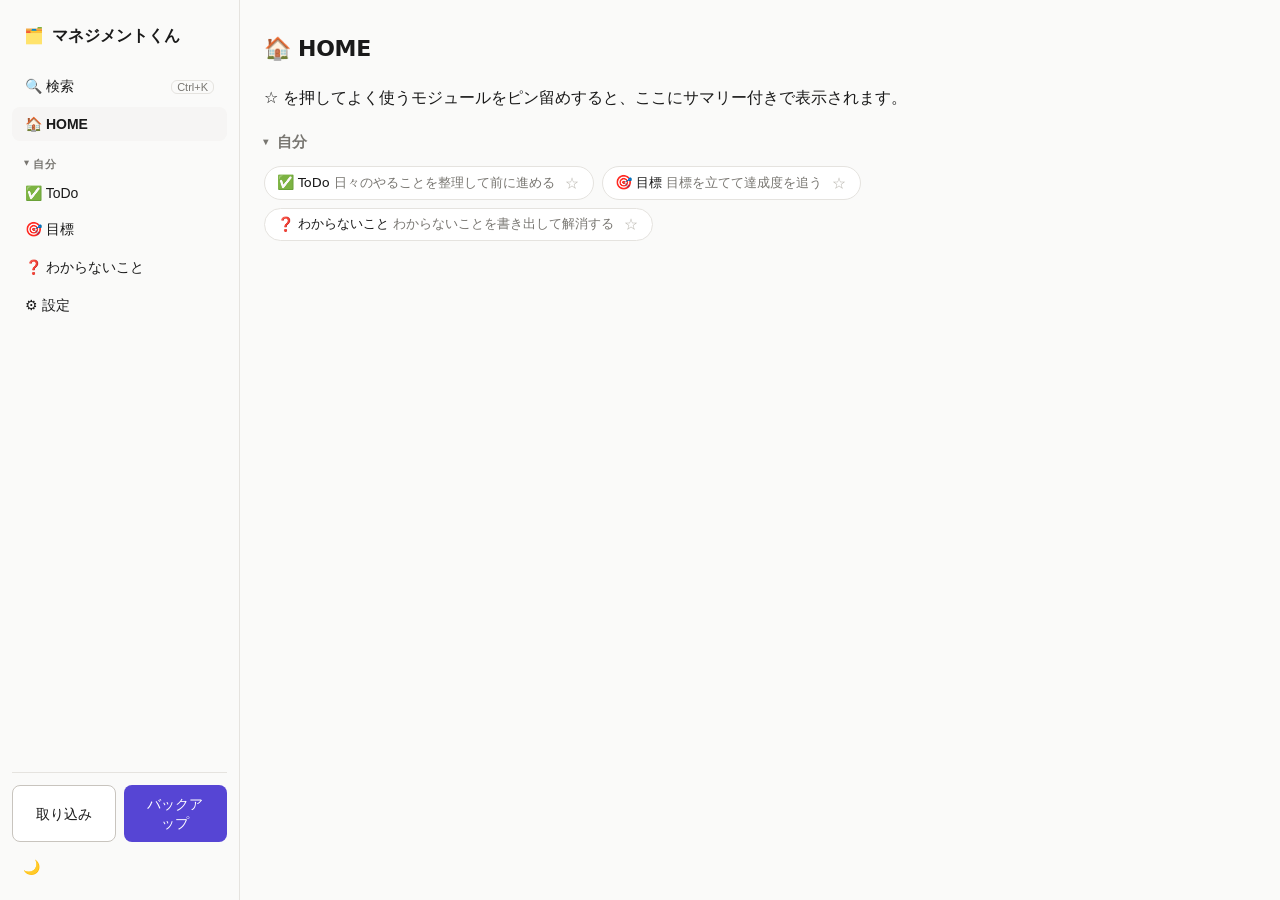
==== member.html @ c08dbed6 "[core] グローバル検索（Ctrl+K コマンドパレット）を追加する モジュール横断のグローバル検索をシェルに追加する（Issue #82）。  - Ctrl+K / Cmd+K でパレットを開き" ====
<!DOCTYPE html>
<html lang="ja">
<head>
<meta charset="UTF-8">
<meta name="viewport" content="width=device-width, initial-scale=1.0">
<title>マネジメントくん（個人）</title>
<link rel="stylesheet" href="shared/design.css">
</head>
<body>

<!-- サイドバー構成（Issue #34）。狭幅（≤768px）ではドロワー化し topbar のメニューで開閉する。 -->
<div class="mk-app">
  <div class="mk-sidebar-overlay" id="mk-sidebar-overlay"></div>
  <aside class="mk-sidebar" id="mk-sidebar">
    <div class="mk-brand"><span class="mk-logo">🗂️</span>マネジメントくん</div>
    <nav class="mk-nav" id="mk-nav"></nav>
    <div class="mk-actions">
      <div class="mk-actions-data">
        <button class="btn btn-secondary" id="btn-import">取り込み</button>
        <button class="btn btn-primary" id="btn-export">バックアップ</button>
      </div>
      <button class="btn btn-ghost" id="btn-theme" title="テーマ切替">🌙</button>
    </div>
  </aside>
  <div class="mk-content">
    <header class="mk-topbar">
      <button class="mk-hamburger" id="btn-menu" aria-label="メニュー" aria-expanded="false">☰</button>
      <div class="mk-brand"><span class="mk-logo">🗂️</span>マネジメントくん</div>
      <button class="mk-topbar-search" id="btn-search" aria-label="検索（Ctrl+K）" title="検索（Ctrl+K）">🔍 <span class="mk-topbar-search-hint">Ctrl+K</span></button>
    </header>
    <main class="mk-main" id="mk-main"></main>
  </div>
</div>

<!-- 配布プロファイル（メンバー配布用・個人ツールのみ）。自分ゾーン（todo/goals）だけを積む。
     チーム系モジュール（skills/workload/wbs）とマスタ管理は zones に載せないためナビにも
     現れず、画面から到達できない。かつ当該 <script> も読み込まないので、コードもデータ
     （localStorage）も物理的に存在しない ＝ 見た目・実データの両面で分離される（spec §1.5）。 -->
<script>
window.MK_CONFIG = {
  profile: "member",
  zones: [
    { label: "自分", modules: ["todo", "goals", "questions"] },
  ],
  // masters を持たないためマスタグループはナビに現れず到達不能（spec §1.5 / §3.6）。
};
</script>

<!-- 共有資産（classic script・window.MK 名前空間。spec §3.3） -->
<script src="shared/core.js"></script>
<script src="shared/store.js"></script>
<script src="shared/scope.js"></script>
<script src="shared/io.js"></script>
<script src="shared/people.js"></script>
<script src="shared/projects.js"></script>
<script src="shared/search.js"></script>
<script src="shared/allocations.js"></script>
<script src="shared/ui.js"></script>
<script src="shared/sample.js"></script>
<!-- モジュール（個人ゾーンのみ。logic → view の順。CONVENTIONS §1） -->
<script src="modules/todo/logic.js"></script>
<script src="modules/todo/view.js"></script>
<script src="modules/goals/logic.js"></script>
<script src="modules/goals/view.js"></script>
<script src="modules/questions/logic.js"></script>
<script src="modules/questions/view.js"></script>

<!-- シェル（ブートストラップ・ルーター。プロファイル非依存） -->
<script src="shared/shell.js"></script>
</body>
</html>
---- shared/design.css ----
/* マネジメントくん 共通デザイン — DESIGN.md（Notion風）トークン + コンポーネント spec §6 */

:root {
  /* Brand & Primary */
  --color-primary: #5645d4;
  --color-primary-rgb: 86, 69, 212;
  --color-primary-pressed: #4534b3;
  --color-on-primary: #ffffff;
  --color-brand-navy: #0a1530;
  --color-link-blue: #0075de;

  /* Card tints */
  --tint-peach: #ffe8d4;
  --tint-rose: #fde0ec;
  --tint-mint: #d9f3e1;
  --tint-lavender: #e6e0f5;
  --tint-sky: #dcecfa;
  --tint-yellow: #fef7d6;

  /* Surface */
  --color-canvas: #ffffff;
  --color-surface: #f6f5f4;
  --color-surface-soft: #fafaf9;
  --color-hairline: #e5e3df;
  --color-hairline-strong: #c8c4be;

  /* Text */
  --color-ink-deep: #000000;
  --color-ink: #1a1a1a;
  --color-charcoal: #37352f;
  --color-slate: #5d5b54;
  --color-steel: #787671;
  --color-muted: #bbb8b1;

  /* Semantic */
  --color-success: #1aae39;
  --color-warning: #dd5b00;
  --color-error: #e03131;

  /* Rounded */
  --rounded-sm: 6px;
  --rounded-md: 8px;
  --rounded-lg: 12px;
  --rounded-full: 9999px;

  /* Spacing */
  --space-xxs: 4px;
  --space-xs: 8px;
  --space-sm: 12px;
  --space-md: 16px;
  --space-lg: 20px;
  --space-xl: 24px;
  --space-xxl: 32px;

  /* Font: 外部依存ゼロのためシステムスタックで代替（spec §6.2） */
  --font-sans: Inter, -apple-system, system-ui, "Segoe UI", "Hiragino Kaku Gothic ProN", Meiryo, sans-serif;
}

* { box-sizing: border-box; }

body {
  margin: 0;
  font-family: var(--font-sans);
  font-size: 16px;
  line-height: 1.55;
  color: var(--color-ink);
  background: var(--color-surface-soft);
}

h1, h2, h3, h4 { font-weight: 600; letter-spacing: -0.3px; color: var(--color-ink); }
h3 { font-size: 18px; margin: 0; }
a { color: var(--color-link-blue); }

/* ---- レイアウト（サイドバー構成。Issue #34）---- */
.mk-app { display: flex; align-items: flex-start; min-height: 100vh; }
.mk-brand { font-weight: 600; font-size: 16px; white-space: nowrap; }
.mk-brand .mk-logo { margin-right: var(--space-xs); }

/* サイドバー: ブランド（上部固定） → ナビ（縦積み・スクロール） → アクション（下部固定）。デスクトップは常時表示。
   問題: サイドバー全体を overflow:auto にすると、モジュールが増えて一覧があふれた際に下部の
     アクションと重なる（Issue #34）。
   解決: スクロールをサイドバー全体ではなく .mk-nav の内側だけで起こす（.mk-sidebar は overflow:hidden）。
   効果: ブランドは上部・アクションは下部に固定され、はみ出すモジュール一覧だけがナビ内でスクロールする。 */
.mk-sidebar {
  position: sticky; top: 0; z-index: 20; flex: 0 0 240px; width: 240px;
  height: 100vh; overflow: hidden;
  display: flex; flex-direction: column; gap: var(--space-sm);
  padding: var(--space-md) var(--space-sm);
  background: var(--color-surface-soft);
  border-right: 1px solid var(--color-hairline);
}
.mk-sidebar > .mk-brand { padding: var(--space-xs) var(--space-sm); }
/* モジュール一覧が縦にあふれたらここだけスクロールさせる（min-height:0 で flex 子の縮小を許可） */
.mk-nav { display: flex; flex-direction: column; gap: 2px; flex: 1; min-height: 0; overflow-y: auto; }
/* あふれたときは各項目を縮めず（flex-shrink:0）スクロールで逃がす。縮めると HOME 等の項目高が
   潰れて文字が見切れる（flex 子は既定で flex-shrink:1）。 */
.mk-nav > * { flex-shrink: 0; }
.mk-nav-item {
  display: block; width: 100%; text-align: left;
  font-size: 14px; color: var(--color-ink); background: transparent;
  border: 1px solid transparent; border-radius: var(--rounded-md);
  padding: 8px 12px; cursor: pointer; white-space: nowrap;
  overflow: hidden; text-overflow: ellipsis;
}
.mk-nav-item:hover { background: var(--color-surface); }
.mk-nav-item.active { background: var(--color-surface); font-weight: 600; }
/* ゾーン見出し（折りたたみトグル） */
.mk-nav-group-wrap { margin-top: var(--space-xs); }
.mk-nav-group {
  display: flex; align-items: center; gap: var(--space-xxs); width: 100%;
  padding: 6px var(--space-sm) 4px; background: transparent; border: none; cursor: pointer;
  font-size: 11px; font-weight: 700; letter-spacing: .04em; color: var(--color-steel);
  text-transform: uppercase;
}
.mk-nav-caret { font-size: 9px; transform: rotate(90deg); transition: transform .15s; }
.mk-nav-group.collapsed .mk-nav-caret { transform: rotate(0); }
.mk-nav-group-label { flex: 1; text-align: left; }
.mk-nav-list { display: flex; flex-direction: column; gap: 2px; }
/* フッター: データ操作（取り込み/バックアップ）を等幅ペアの1行に、テーマ切替を別行の小ボタンに分離 */
.mk-actions { display: flex; flex-direction: column; gap: var(--space-xs); padding-top: var(--space-sm); border-top: 1px solid var(--color-hairline); }
.mk-actions-data { display: flex; gap: var(--space-xs); }
.mk-actions-data .btn { flex: 1 1 0; min-width: 0; }
.mk-actions > #btn-theme { align-self: flex-start; }

/* コンテンツ側: モバイル用 topbar（デスクトップでは隠す）＋ メイン。 */
.mk-content { flex: 1; min-width: 0; display: flex; flex-direction: column; }
.mk-topbar { display: none; align-items: center; gap: var(--space-sm); position: sticky; top: 0; z-index: 15; min-height: 56px; padding: var(--space-xs) var(--space-md); background: var(--color-canvas); border-bottom: 1px solid var(--color-hairline); }
.mk-hamburger { font-size: 20px; line-height: 1; padding: 6px 10px; background: transparent; border: 1px solid var(--color-hairline); border-radius: var(--rounded-md); color: var(--color-ink); cursor: pointer; }
.mk-sidebar-overlay { display: none; }
.mk-main { width: 100%; max-width: 1100px; margin: 0 auto; padding: var(--space-xxl) var(--space-xl); }

/* 縦リズム（余白のインライン直書きの代わりに使う。CONVENTIONS §2.1） */
.mk-stack > * + * { margin-top: var(--space-lg); }
/* カード内の小見出しは先頭以外に上余白（密着防止） */
.card > h3 { margin: 0; }
.card > h3:not(:first-child) { margin-top: var(--space-xl); }
.card > .sub + * { margin-top: var(--space-sm); }

/* レスポンシブ（375 / 768 / 1280 基準。ブレークポイントはここに集約） */
@media (max-width: 768px) {
  /* サイドバーをオフキャンバスのドロワー化し、topbar のメニューで開閉する（Issue #34） */
  .mk-topbar { display: flex; }
  .mk-sidebar {
    position: fixed; left: 0; top: 0; z-index: 40; width: 260px; flex-basis: 260px;
    transform: translateX(-100%); transition: transform .2s ease;
    box-shadow: rgba(15,15,15,.16) 0 16px 48px -8px;
  }
  body.mk-nav-open .mk-sidebar { transform: translateX(0); }
  body.mk-nav-open .mk-sidebar-overlay { display: block; position: fixed; inset: 0; z-index: 30; background: rgba(15,15,15,.35); }
  .mk-brand { font-size: 14px; }
  .mk-actions .btn { padding: 8px 10px; font-size: 13px; }
  .mk-main { padding: var(--space-lg) var(--space-md); }
}

/* ---- ボタン（8px角丸・ピル不可）---- */
.btn {
  font-family: inherit; font-size: 14px; font-weight: 500; line-height: 1.3;
  padding: 9px 16px; border-radius: var(--rounded-md);
  border: 1px solid transparent; cursor: pointer; background: transparent;
}
.btn-primary { background: var(--color-primary); color: var(--color-on-primary); }
.btn-primary:hover { background: var(--color-primary-pressed); }
.btn-secondary { border-color: var(--color-hairline-strong); color: var(--color-ink); background: var(--color-canvas); }
.btn-ghost { color: var(--color-ink); padding: 7px 10px; border-radius: var(--rounded-sm); }
.btn-ghost:hover { background: var(--color-surface); }
.btn-danger { color: var(--color-error); border-color: var(--color-hairline-strong); background: var(--color-canvas); }
.btn:disabled { background: var(--color-hairline); color: var(--color-muted); cursor: default; }

/* ---- pill タブ ---- */
.pill-tab {
  font-size: 14px; font-weight: 500; color: var(--color-steel);
  background: transparent; border: 1px solid var(--color-hairline);
  border-radius: var(--rounded-full); padding: 6px 14px; cursor: pointer;
  white-space: nowrap; flex: 0 0 auto;
}
.pill-tab.active { background: var(--color-ink-deep); color: var(--color-on-primary); border-color: var(--color-ink-deep); }

/* ---- カード ---- */
.card {
  background: var(--color-canvas); border: 1px solid var(--color-hairline);
  border-radius: var(--rounded-lg); padding: var(--space-xl);
}

/* ---- 入力 ---- */
.text-input, select.text-input, textarea.text-input {
  width: 100%; font-family: inherit; font-size: 16px; color: var(--color-ink);
  background: var(--color-canvas); border: 1px solid var(--color-hairline-strong);
  border-radius: var(--rounded-md); padding: 10px 12px; min-height: 44px;
}
.text-input:focus { outline: none; border: 2px solid var(--color-primary); padding: 9px 11px; }
textarea.text-input { min-height: 80px; resize: vertical; }
.field { margin-bottom: var(--space-md); }
.field label { display: block; font-size: 13px; font-weight: 600; color: var(--color-slate); margin-bottom: var(--space-xxs); }

/* ---- バッジ ---- */
.badge {
  display: inline-block; font-size: 12px; font-weight: 600;
  border-radius: var(--rounded-full); padding: 2px 9px;
}
.badge-count { background: var(--color-surface); color: var(--color-steel); }
.badge-purple { background: var(--color-primary); color: var(--color-on-primary); }
.chip {
  display: inline-block; font-size: 12px; padding: 2px 8px; border-radius: var(--rounded-sm);
  background: var(--tint-lavender); color: var(--color-charcoal); margin-right: 4px;
}
.chip-warn { background: var(--color-warning); color: #fff; }
.chip-danger { background: var(--color-error); color: #fff; }

/* ---- トースト ---- */
.mk-toasts { position: fixed; right: var(--space-xl); bottom: var(--space-xl); z-index: 1000; display: flex; flex-direction: column; gap: var(--space-xs); }
.mk-toast { background: var(--color-ink); color: #fff; padding: 10px 16px; border-radius: var(--rounded-md); font-size: 14px; opacity: 0; transform: translateY(8px); transition: all .25s; box-shadow: rgba(15,15,15,.16) 0 8px 24px -6px; }
.mk-toast.show { opacity: 1; transform: translateY(0); }
.mk-toast.error { background: var(--color-error); }
.mk-toast.success { background: var(--color-success); }

/* ---- モーダル ---- */
.mk-modal-overlay { position: fixed; inset: 0; background: rgba(15,15,15,.35); display: flex; align-items: center; justify-content: center; z-index: 500; padding: var(--space-md); }
.mk-modal { background: var(--color-canvas); border-radius: var(--rounded-lg); width: 100%; max-width: 520px; max-height: 90vh; overflow: auto; box-shadow: rgba(15,15,15,.16) 0 16px 48px -8px; }
.mk-modal-head { padding: var(--space-lg) var(--space-xl); border-bottom: 1px solid var(--color-hairline); }
.mk-modal-body { padding: var(--space-xl); }
.mk-modal-foot { padding: var(--space-md) var(--space-xl); border-top: 1px solid var(--color-hairline); display: flex; justify-content: flex-end; gap: var(--space-xs); }

/* ---- グローバル検索（コマンドパレット。Issue #82） ---- */
.mk-palette-overlay { position: fixed; inset: 0; background: rgba(15,15,15,.35); display: flex; align-items: flex-start; justify-content: center; z-index: 600; padding: 10vh var(--space-md) var(--space-md); }
.mk-palette { background: var(--color-canvas); border-radius: var(--rounded-lg); width: 100%; max-width: 560px; max-height: 70vh; display: flex; flex-direction: column; overflow: hidden; box-shadow: rgba(15,15,15,.20) 0 20px 56px -8px; }
.mk-palette-input { border: 0; border-bottom: 1px solid var(--color-hairline); padding: var(--space-md) var(--space-lg); font-size: 16px; color: var(--color-ink); background: transparent; outline: none; }
.mk-palette-list { overflow-y: auto; padding: var(--space-xs); }
.mk-palette-empty { padding: var(--space-lg); text-align: center; color: var(--color-steel); font-size: 14px; }
.mk-palette-item { display: flex; align-items: center; gap: var(--space-sm); padding: var(--space-sm) var(--space-md); border-radius: var(--rounded-md); cursor: pointer; }
.mk-palette-item.active { background: var(--color-surface); }
.mk-palette-icon { flex: 0 0 auto; font-size: 16px; width: 20px; text-align: center; }
.mk-palette-text { flex: 1; min-width: 0; display: flex; flex-direction: column; }
.mk-palette-label { font-size: 14px; color: var(--color-ink); white-space: nowrap; overflow: hidden; text-overflow: ellipsis; }
.mk-palette-sub { font-size: 12px; color: var(--color-steel); white-space: nowrap; overflow: hidden; text-overflow: ellipsis; }
.mk-palette-kind { flex: 0 0 auto; font-size: 11px; color: var(--color-steel); border: 1px solid var(--color-hairline); border-radius: var(--rounded-sm); padding: 1px 6px; }
.mk-palette-kind:empty { display: none; }
/* サイドバーの検索導線・topbar の検索ボタン */
.mk-nav-search { display: flex; align-items: center; justify-content: space-between; gap: var(--space-sm); }
.mk-nav-kbd { font-size: 11px; color: var(--color-steel); border: 1px solid var(--color-hairline); border-radius: var(--rounded-sm); padding: 0 5px; }
.mk-topbar-search { margin-left: auto; display: inline-flex; align-items: center; gap: 6px; font-size: 13px; padding: 6px 10px; background: transparent; border: 1px solid var(--color-hairline); border-radius: var(--rounded-md); color: var(--color-ink); cursor: pointer; }
.mk-topbar-search-hint { font-size: 11px; color: var(--color-steel); }

/* ---- リスト/テーブル汎用 ---- */
.mk-list { list-style: none; margin: 0; padding: 0; }
.mk-row { display: flex; align-items: center; gap: var(--space-sm); padding: var(--space-sm) var(--space-md); border-bottom: 1px solid var(--color-hairline); background: var(--color-canvas); }
.mk-row:hover { background: var(--color-surface-soft); }
.mk-row .grow { flex: 1; min-width: 0; }
.mk-row .sub { font-size: 13px; color: var(--color-steel); }
.mk-muted { color: var(--color-muted); }
.mk-section-title { font-size: 22px; font-weight: 600; margin: 0 0 var(--space-lg); }
.mk-toolbar { display: flex; gap: var(--space-xs); align-items: center; flex-wrap: wrap; margin-bottom: var(--space-lg); }
.mk-empty { color: var(--color-steel); padding: var(--space-xxl); text-align: center; }
/* 空状態ガイド（Issue #41）— タイトル（ink・太字）＋ヒント（steel）＋主要操作ボタン */
.mk-empty-title { font-weight: 600; color: var(--color-ink); }
.mk-empty-hint { margin-top: var(--space-xs); font-size: 14px; }
.mk-empty .btn { margin-top: var(--space-md); }
.mk-done { text-decoration: line-through; color: var(--color-muted); }

/* ---- スコープ次元スイッチャ（spec §3.7）---- */
.mk-scope-bar { display: flex; gap: var(--space-sm); align-items: center; flex-wrap: wrap; margin-bottom: var(--space-lg); }
.mk-scope-label { font-size: 11px; font-weight: 700; color: var(--color-steel); text-transform: uppercase; letter-spacing: .04em; }
.mk-scope-current { font-size: 15px; font-weight: 600; }
.mk-scope-select { max-width: 300px; }
.mk-scope-empty { text-align: center; }
.mk-scope-empty .btn { margin-top: var(--space-md); }

/* ---- HOME ダッシュボード（spec §3.6 / Issue #100）---- */
.mk-home-zone { font-size: 15px; font-weight: 600; color: var(--color-steel); margin: var(--space-xl) 0 var(--space-sm); }
.mk-home-zone:first-of-type { margin-top: var(--space-sm); }
.mk-home-grid { display: grid; grid-template-columns: repeat(auto-fill, minmax(220px, 1fr)); gap: var(--space-md); }
.mk-home-card { cursor: pointer; transition: border-color .15s, box-shadow .15s; }
.mk-home-card:hover { border-color: var(--color-primary); box-shadow: rgba(15,15,15,.08) 0 4px 16px -6px; }
.mk-home-card:focus-visible { outline: 2px solid var(--color-primary); outline-offset: 2px; }
.mk-home-card-head { display: flex; align-items: center; gap: var(--space-xs); margin-bottom: var(--space-md); }
.mk-home-icon { font-size: 20px; }
.mk-home-title { font-size: 16px; font-weight: 600; }
/* モジュールの1行説明（何ができるか。Issue #40）。カード見出しと stats の間に置く。
   タイトル（ink・太字）より控えめな steel の二次テキストにする（.mk-row .sub と同系）。 */
.mk-home-desc { margin: calc(-1 * var(--space-sm)) 0 var(--space-md); font-size: 13px; color: var(--color-steel); }
.mk-home-stats { display: flex; flex-wrap: wrap; }
.mk-home-stats .mk-stat .num { font-size: 26px; }
.mk-home-empty { padding: var(--space-sm) 0; }

/* 「要対応」帯（Issue #102）。severity 別の色バッジ（既存 .chip-warn / .wl-badge と同パターン） */
.mk-home-attention { display: flex; flex-wrap: wrap; gap: var(--space-xs); margin: var(--space-sm) 0 var(--space-xs); }
.mk-home-attn {
  display: inline-flex; align-items: center; gap: var(--space-xxs);
  padding: 5px var(--space-sm); border: none; border-radius: var(--rounded-full);
  font-size: 13px; font-weight: 600; cursor: pointer; transition: opacity .15s;
}
.mk-home-attn:hover { opacity: .85; }
.mk-home-attn:focus-visible { outline: 2px solid var(--color-primary); outline-offset: 2px; }
.mk-home-attn.error { background: var(--color-error); color: #fff; }
.mk-home-attn.warn { background: var(--color-warning); color: #fff; }
.mk-home-attn.info { background: var(--color-surface); color: var(--color-slate); }
.mk-home-attn-icon { font-size: 14px; }

/* ピン留めトグル（★/☆）。カード／チップ内の右端に置く */
.mk-home-pin {
  margin-left: auto; padding: 2px 6px; background: transparent; border: none;
  font-size: 16px; line-height: 1; color: var(--color-muted); cursor: pointer;
  border-radius: var(--rounded-sm);
}
.mk-home-pin:hover { color: var(--color-primary); background: var(--color-surface); }
.mk-home-pin.pinned { color: var(--color-primary); }
.mk-home-pin:focus-visible { outline: 2px solid var(--color-primary); outline-offset: 1px; }
.mk-home-pin-hint { margin: var(--space-sm) 0 var(--space-xs); }

/* ゾーン見出し（折りたたみトグル。ナビの .mk-nav-group と同型） */
.mk-home-zone-toggle {
  display: flex; align-items: center; gap: var(--space-xs); width: 100%;
  margin: var(--space-lg) 0 var(--space-sm); padding: 2px 0;
  background: transparent; border: none; cursor: pointer;
  font-size: 15px; font-weight: 600; color: var(--color-steel);
}
.mk-home-zone-toggle:focus-visible { outline: 2px solid var(--color-primary); outline-offset: 2px; }
.mk-home-caret { font-size: 10px; transform: rotate(90deg); transition: transform .15s; }
.mk-home-zone-toggle.collapsed .mk-home-caret { transform: rotate(0); }
.mk-home-zone-label { text-align: left; }

/* ピンしていないモジュールの1行チップ */
.mk-home-chips { display: flex; flex-wrap: wrap; gap: var(--space-xs); }
.mk-home-chip {
  display: inline-flex; align-items: center; gap: var(--space-xxs);
  padding: 5px var(--space-xs) 5px var(--space-sm);
  background: var(--color-canvas); border: 1px solid var(--color-hairline);
  border-radius: var(--rounded-full); cursor: pointer; font-size: 13px;
  transition: border-color .15s; max-width: 100%;
}
.mk-home-chip:hover { border-color: var(--color-primary); }
.mk-home-chip:focus-visible { outline: 2px solid var(--color-primary); outline-offset: 2px; }
.mk-home-chip-icon { font-size: 14px; flex-shrink: 0; }
.mk-home-chip-title { font-weight: 500; color: var(--color-ink); white-space: nowrap; flex-shrink: 0; }
/* 1行説明（何ができるか。Issue #40）。名前より控えめな muted 色で添える。狭幅では
   タイトル／代表値を折らずに説明だけを省略（…）して1行を保つ（375px でも崩れない）。 */
.mk-home-chip-desc { color: var(--color-steel); white-space: nowrap; overflow: hidden; text-overflow: ellipsis; min-width: 0; }
.mk-home-chip-stat { color: var(--color-steel); white-space: nowrap; flex-shrink: 0; }
.mk-home-chip .mk-home-pin { margin-left: 0; font-size: 14px; }

/* ---- ダークモード（spec §6.2。DESIGN.md 未定義のため本アプリ独自の派生配色）---- */
[data-theme="dark"] {
  --color-canvas: #1f1f1f;
  --color-surface: #2a2a2a;
  --color-surface-soft: #191919;
  --color-hairline: #383838;
  --color-hairline-strong: #4d4d4d;
  --color-ink: #e8e8e6;
  --color-charcoal: #d6d4cf;
  --color-slate: #b4b1a9;
  --color-steel: #94918a;
  --color-muted: #6e6c67;
  --color-primary: #7b6cf0;
  --color-primary-rgb: 123, 108, 240;
  --color-primary-pressed: #6857e6;
  --color-link-blue: #69b0ff;
}
[data-theme="dark"] body { background: var(--color-surface-soft); }
/* ink-deep(#000) を背景に使う箇所はダークだと沈むので明色へ反転 */
[data-theme="dark"] .pill-tab.active { background: #e8e8e6; color: #1f1f1f; border-color: #e8e8e6; }
/* 淡色チップは文字色（charcoal=明色）と衝突するためダーク用に上書き */
[data-theme="dark"] .chip { background: #332f4a; color: #d8d0f5; }

/* ---- 進捗バー（汎用）---- */
.progress { height: 8px; background: var(--color-hairline); border-radius: var(--rounded-full); overflow: hidden; }
.progress > i { display: block; height: 100%; background: var(--color-primary); border-radius: var(--rounded-full); transition: width .25s; }

/* ---- goals: ロードマップ ---- */
.mk-goals-layout { display: flex; gap: var(--space-xl); align-items: flex-start; flex-wrap: wrap; }
.mk-goals-side { width: 260px; flex: 0 0 260px; display: flex; flex-direction: column; gap: var(--space-xs); }
.mk-goals-main { flex: 1; min-width: 280px; }
.mk-goal-item { padding: var(--space-sm) var(--space-md); border: 1px solid var(--color-hairline); border-radius: var(--rounded-md); cursor: pointer; background: var(--color-canvas); }
.mk-goal-item.active { border-color: var(--color-primary); box-shadow: 0 0 0 1px var(--color-primary); }
.mk-goal-item .sub { font-size: 12px; color: var(--color-steel); }
.mk-step { display: flex; gap: var(--space-sm); align-items: flex-start; padding: var(--space-sm) 0; border-bottom: 1px solid var(--color-hairline); }
.mk-step-dot { width: 26px; height: 26px; border-radius: var(--rounded-full); border: 2px solid var(--color-hairline-strong); flex: 0 0 26px; display: flex; align-items: center; justify-content: center; font-size: 13px; color: var(--color-on-primary); background: var(--color-canvas); cursor: pointer; }
.mk-step.done .mk-step-dot { background: var(--color-success); border-color: var(--color-success); }
.mk-step.current .mk-step-dot { border-color: var(--color-primary); }
.mk-here { font-size: 11px; font-weight: 700; color: var(--color-primary); margin-left: var(--space-xs); }
.mk-goal-done-banner { background: var(--tint-mint); color: var(--color-charcoal); border-radius: var(--rounded-md); padding: var(--space-sm) var(--space-md); margin-bottom: var(--space-md); font-weight: 600; }
[data-theme="dark"] .mk-goal-done-banner { background: #1f3b2a; color: #bdf0cf; }

/* 階段UI（目標=頂上を上・スタートを下、完了ステップが積み上がる。Issue #13） */
.mk-staircase { display: flex; flex-direction: column; gap: var(--space-xs); padding: var(--space-sm) 0; }
.mk-summit { display: flex; align-items: center; gap: var(--space-sm); padding: var(--space-sm) var(--space-md); font-weight: 700; color: var(--color-ink); }
.mk-summit-flag { font-size: 18px; }
.mk-summit.reached { color: var(--color-success); }
.mk-stair { display: flex; gap: var(--space-sm); align-items: center; padding: var(--space-sm) var(--space-md); border: 1px solid var(--color-hairline); border-radius: var(--rounded-md); background: var(--color-canvas); }
.mk-stair.done { background: var(--tint-mint); border-color: var(--color-success); }
.mk-stair.current { border-color: var(--color-primary); box-shadow: 0 0 0 1px var(--color-primary); }
.mk-stair.done .mk-step-dot { background: var(--color-success); border-color: var(--color-success); }
.mk-stair.current .mk-step-dot { border-color: var(--color-primary); }
[data-theme="dark"] .mk-stair.done { background: #1f3b2a; border-color: var(--color-success); }
.mk-stat { display: inline-block; margin-right: var(--space-xxl); }
.mk-stat .num { font-size: 32px; font-weight: 700; }
.mk-stat .lbl { font-size: 13px; color: var(--color-steel); }

/* ---- wbs: テーブル + ガント ---- */
.wbs-wrap { display: flex; flex-direction: column; border: 1px solid var(--color-hairline); border-radius: var(--rounded-lg); overflow: hidden; background: var(--color-canvas); }
.wbs-table { overflow: auto; max-height: 44vh; }
.wbs-gantt { overflow: auto; max-height: 40vh; border-top: 1px solid var(--color-hairline); }
.wbs-grid { border-collapse: collapse; font-size: 13px; width: 100%; min-width: 780px; }
.wbs-grid th, .wbs-grid td { border-bottom: 1px solid var(--color-hairline); padding: 0 8px; height: 34px; white-space: nowrap; }
.wbs-grid td:nth-child(2), .wbs-grid th:nth-child(2) { width: 99%; } /* タスク名列が余白を吸収 */
.wbs-grid th { position: sticky; top: 0; background: var(--color-surface); color: var(--color-slate); font-weight: 600; z-index: 1; text-align: left; }
.wbs-grid input.cell, .wbs-grid select.cell { font-family: inherit; font-size: 13px; border: 1px solid transparent; background: transparent; color: var(--color-ink); padding: 3px 4px; border-radius: var(--rounded-sm); min-height: 0; }
.wbs-grid input.cell:focus, .wbs-grid select.cell:focus { outline: none; border-color: var(--color-primary); background: var(--color-canvas); }
.wbs-grid .summary { color: var(--color-steel); }
.wbs-name { display: flex; align-items: center; gap: 4px; width: 100%; }
.wbs-name input.cell { flex: 1; min-width: 120px; width: auto; }
.wbs-toggle { width: 16px; flex: 0 0 16px; cursor: pointer; color: var(--color-steel); text-align: center; }
.wbs-ops button { padding: 2px 6px; font-size: 14px; line-height: 1.2; }
.wbs-ops-menu { position: fixed; z-index: 600; background: var(--color-canvas); border: 1px solid var(--color-hairline); border-radius: var(--rounded-md); box-shadow: rgba(15,15,15,.16) 0 8px 24px -6px; padding: 4px; min-width: 156px; }
.wbs-ops-item { display: block; width: 100%; text-align: left; background: transparent; border: none; color: var(--color-ink); font-family: inherit; font-size: 13px; padding: 7px 10px; border-radius: var(--rounded-sm); cursor: pointer; }
.wbs-ops-item:hover { background: var(--color-surface); }
.wbs-ops-item.danger { color: var(--color-error); }
.wbs-num { color: var(--color-steel); font-variant-numeric: tabular-nums; }
.wbs-dep-chip { display: inline-block; font-size: 11px; padding: 0 5px; border-radius: var(--rounded-sm); background: var(--tint-sky); color: var(--color-charcoal); cursor: pointer; margin-right: 3px; }
[data-theme="dark"] .wbs-dep-chip { background: #1f3147; color: #bcd6f5; }
.wbs-gantt-head { height: 34px; }

/* ---- skills: マトリクス / ヒートマップ ---- */
.mk-matrix-wrap { overflow: auto; max-height: 64vh; border: 1px solid var(--color-hairline); border-radius: var(--rounded-lg); background: var(--color-canvas); }
.mk-matrix { border-collapse: collapse; font-size: 13px; }
.mk-matrix th, .mk-matrix td { border: 1px solid var(--color-hairline); padding: 4px 8px; text-align: center; white-space: nowrap; height: 32px; }
.mk-matrix th { position: sticky; top: 0; background: var(--color-surface); color: var(--color-slate); z-index: 2; }
.mk-matrix .rowhead { text-align: left; position: sticky; left: 0; background: var(--color-canvas); z-index: 4; max-width: 260px; overflow: hidden; text-overflow: ellipsis; }
.mk-matrix th.rowhead { z-index: 5; }
.mk-matrix .domain-row td { background: var(--color-surface); color: var(--color-slate); font-weight: 600; text-align: left; }
.mk-matrix .core .rowhead { font-weight: 600; }
.mk-matrix .core .rowhead::before { content: "★ "; color: var(--color-primary); }
.mk-heat { font-variant-numeric: tabular-nums; }
/* 紐づけ（評価入力）セル ＝ 1クリックで設定する 1〜5／対象外 のセグメント */
.mk-matrix td.mk-rate-td { padding: 2px; }
.mk-rate2 { display: inline-flex; align-items: stretch; }
.mk-seg { min-width: 22px; height: 30px; padding: 0 3px; border: 1px solid var(--color-hairline); border-left-width: 0; background: var(--color-canvas); color: var(--color-slate); font: inherit; font-size: 12px; font-weight: 600; font-variant-numeric: tabular-nums; cursor: pointer; }
.mk-rate2 .mk-seg:first-child { border-left-width: 1px; border-top-left-radius: var(--rounded-sm); border-bottom-left-radius: var(--rounded-sm); }
.mk-rate2 .mk-seg:last-child { border-top-right-radius: var(--rounded-sm); border-bottom-right-radius: var(--rounded-sm); }
.mk-seg:hover, .mk-seg:focus-visible { position: relative; z-index: 1; border-color: var(--color-primary); color: var(--color-ink); outline: none; }
/* 選択状態のフォールバック（inline の heatStyle に依存せず選択を示す。低レベルの薄い配色でも判別可能に） */
.mk-seg.is-sel { font-weight: 700; box-shadow: inset 0 0 0 1px var(--color-primary); }
.mk-seg-na { min-width: 42px; font-size: 11px; font-weight: 500; }
.skill-list-item { display: flex; align-items: center; gap: var(--space-sm); padding: var(--space-xs) var(--space-md); border-bottom: 1px solid var(--color-hairline); }
.skill-list-item .grow { flex: 1; min-width: 0; }
.skill-domain-head { font-weight: 600; color: var(--color-slate); padding: var(--space-sm) var(--space-md); background: var(--color-surface); border-bottom: 1px solid var(--color-hairline); }
.gap-ok { color: var(--color-success); }
.gap-short { color: var(--color-error); }
.mk-barline { margin: 8px 0; }

/* ---- workload: 負荷 ---- */
.wl-member { padding: var(--space-md) 0; border-bottom: 1px solid var(--color-hairline); }
.wl-member:last-child { border-bottom: none; }
.wl-head { display: flex; align-items: center; gap: var(--space-sm); flex-wrap: wrap; }
.wl-dot { width: 12px; height: 12px; border-radius: var(--rounded-full); flex: 0 0 12px; }
.wl-name { font-weight: 600; }
.wl-strip { display: flex; gap: 1px; margin-top: 6px; }
.wl-week { flex: 0 0 16px; height: 22px; border-radius: 2px; background: var(--color-surface); }
.wl-week.today { outline: 2px solid var(--color-primary); outline-offset: -1px; }
.wl-badge { font-size: 12px; font-weight: 600; padding: 2px 9px; border-radius: var(--rounded-full); }
.wl-over { background: var(--color-error); color: #fff; }
.wl-under { background: var(--color-warning); color: #fff; }
.wl-ok { background: var(--color-success); color: #fff; }
.wl-peak { font-size: 12px; color: var(--color-steel); }
.wl-peak.hot { color: var(--color-error); font-weight: 600; }
.wl-name.today { text-decoration: underline; text-decoration-color: var(--color-primary); text-underline-offset: 3px; }

/* ---- resource: 月次の供給とキャパ（Issue #52）---- */
.mk-month-list { display: flex; flex-direction: column; }
.mk-month-row { padding: var(--space-sm) 0; border-bottom: 1px solid var(--color-hairline); }
.mk-month-row:last-child { border-bottom: none; }
.mk-month-bar { position: relative; height: 10px; margin-top: 6px; border-radius: var(--rounded-full); background: var(--color-surface); overflow: hidden; }
.mk-month-fill { height: 100%; background: rgba(86, 69, 212, 0.55); border-radius: var(--rounded-full); }
.mk-month-fill.tight { background: var(--color-warning); }
.mk-month-fill.over { background: var(--color-error); }
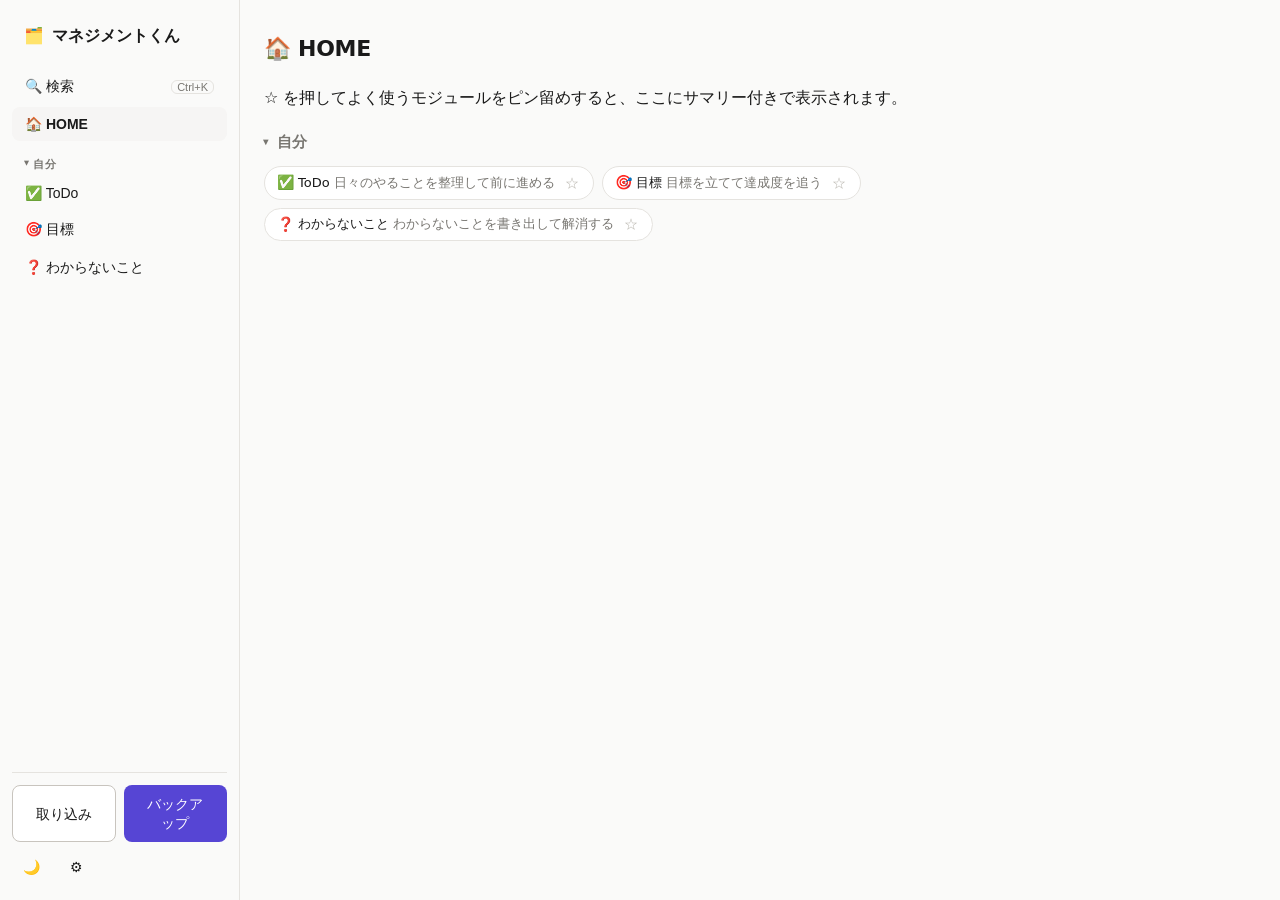
==== commit 2021937b: "feat: 設定をナビ末尾からテーマ切替の隣（mk-actions）へ移す 設定は「シェルの持ち物」でありモジュール／マスタではないため、動的に増減する モジュールナビ（#mk-nav）末尾ではなく、" ====
--- a/member.html
+++ b/member.html
@@ -19,7 +19,12 @@
         <button class="btn btn-secondary" id="btn-import">取り込み</button>
         <button class="btn btn-primary" id="btn-export">バックアップ</button>
       </div>
-      <button class="btn btn-ghost" id="btn-theme" title="テーマ切替">🌙</button>
+      <!-- シェルの持ち物（テーマ切替・設定）を1行に。設定はモジュール／マスタではなく
+           シェルの操作なので、ナビ末尾ではなくここに常設する（Issue #148）。 -->
+      <div class="mk-actions-tools">
+        <button class="btn btn-ghost" id="btn-theme" title="テーマ切替">🌙</button>
+        <button class="btn btn-ghost" id="btn-settings" title="設定" aria-label="設定">⚙</button>
+      </div>
     </div>
   </aside>
   <div class="mk-content">
@@ -32,7 +37,7 @@
   </div>
 </div>
 
-<!-- 配布プロファイル（メンバー配布用・個人ツールのみ）。自分ゾーン（todo/goals）だけを積む。
+<!-- 配布プロファイル（メンバー配布用・個人ツールのみ）。自分ゾーン（todo/goals/questions）だけを積む。
      チーム系モジュール（skills/workload/wbs）とマスタ管理は zones に載せないためナビにも
      現れず、画面から到達できない。かつ当該 <script> も読み込まないので、コードもデータ
      （localStorage）も物理的に存在しない ＝ 見た目・実データの両面で分離される（spec §1.5）。 -->
@@ -46,26 +51,10 @@
 };
 </script>
 
-<!-- 共有資産（classic script・window.MK 名前空間。spec §3.3） -->
-<script src="shared/core.js"></script>
-<script src="shared/store.js"></script>
-<script src="shared/scope.js"></script>
-<script src="shared/io.js"></script>
-<script src="shared/people.js"></script>
-<script src="shared/projects.js"></script>
-<script src="shared/search.js"></script>
-<script src="shared/allocations.js"></script>
-<script src="shared/ui.js"></script>
-<script src="shared/sample.js"></script>
-<!-- モジュール（個人ゾーンのみ。logic → view の順。CONVENTIONS §1） -->
-<script src="modules/todo/logic.js"></script>
-<script src="modules/todo/view.js"></script>
-<script src="modules/goals/logic.js"></script>
-<script src="modules/goals/view.js"></script>
-<script src="modules/questions/logic.js"></script>
-<script src="modules/questions/view.js"></script>
-
-<!-- シェル（ブートストラップ・ルーター。プロファイル非依存） -->
-<script src="shared/shell.js"></script>
+<!-- 構成マニフェスト（単一ソース）。共有資産（土台）は全プロファイル共通で読み込み、モジュールは
+     MK_CONFIG.zones（自分ゾーンのみ）に載る分だけ logic→view を読み込む（Issue #137）。zones に無い
+     チーム系モジュール（skills/workload/wbs 等）の <script> は読み込まれず、コードもデータも物理的に
+     存在しない（spec §1.5）。 -->
+<script src="shared/manifest.js"></script>
 </body>
 </html>
--- a/shared/design.css
+++ b/shared/design.css
@@ -120,7 +120,8 @@
 .mk-actions { display: flex; flex-direction: column; gap: var(--space-xs); padding-top: var(--space-sm); border-top: 1px solid var(--color-hairline); }
 .mk-actions-data { display: flex; gap: var(--space-xs); }
 .mk-actions-data .btn { flex: 1 1 0; min-width: 0; }
-.mk-actions > #btn-theme { align-self: flex-start; }
+/* シェル操作（テーマ切替・設定）の並び。左寄せの小ボタン列（Issue #148） */
+.mk-actions-tools { display: flex; gap: var(--space-xs); }
 
 /* コンテンツ側: モバイル用 topbar（デスクトップでは隠す）＋ メイン。 */
 .mk-content { flex: 1; min-width: 0; display: flex; flex-direction: column; }
@@ -163,8 +164,17 @@
 .btn-secondary { border-color: var(--color-hairline-strong); color: var(--color-ink); background: var(--color-canvas); }
 .btn-ghost { color: var(--color-ink); padding: 7px 10px; border-radius: var(--rounded-sm); }
 .btn-ghost:hover { background: var(--color-surface); }
+/* 現在のビュー（例: 設定表示中）を示すアクティブ強調。ナビ項目と同じ表現に揃える（Issue #148） */
+.btn-ghost.active { background: var(--color-surface); font-weight: 600; }
 .btn-danger { color: var(--color-error); border-color: var(--color-hairline-strong); background: var(--color-canvas); }
 .btn:disabled { background: var(--color-hairline); color: var(--color-muted); cursor: default; }
+/* テキストをリンク風にみせるボタン（マスタ一覧→詳細への遷移など。Issue #83） */
+.mk-linklike {
+  font-family: inherit; font-size: inherit; font-weight: 600; line-height: inherit;
+  padding: 0; border: none; background: transparent; cursor: pointer;
+  color: var(--color-primary); text-align: left;
+}
+.mk-linklike:hover { text-decoration: underline; }
 
 /* ---- pill タブ ---- */
 .pill-tab {
@@ -203,15 +213,16 @@
   display: inline-block; font-size: 12px; padding: 2px 8px; border-radius: var(--rounded-sm);
   background: var(--tint-lavender); color: var(--color-charcoal); margin-right: 4px;
 }
-.chip-warn { background: var(--color-warning); color: #fff; }
-.chip-danger { background: var(--color-error); color: #fff; }
+.chip-warn { background: var(--color-warning); color: var(--color-on-primary); }
+.chip-danger { background: var(--color-error); color: var(--color-on-primary); }
 
 /* ---- トースト ---- */
 .mk-toasts { position: fixed; right: var(--space-xl); bottom: var(--space-xl); z-index: 1000; display: flex; flex-direction: column; gap: var(--space-xs); }
-.mk-toast { background: var(--color-ink); color: #fff; padding: 10px 16px; border-radius: var(--rounded-md); font-size: 14px; opacity: 0; transform: translateY(8px); transition: all .25s; box-shadow: rgba(15,15,15,.16) 0 8px 24px -6px; }
+.mk-toast { background: var(--color-ink); color: var(--color-canvas); padding: 10px 16px; border-radius: var(--rounded-md); font-size: 14px; opacity: 0; transform: translateY(8px); transition: all .25s; box-shadow: rgba(15,15,15,.16) 0 8px 24px -6px; }
 .mk-toast.show { opacity: 1; transform: translateY(0); }
-.mk-toast.error { background: var(--color-error); }
-.mk-toast.success { background: var(--color-success); }
+.mk-toast .btn { color: inherit; }
+.mk-toast.error { background: var(--color-error); color: var(--color-on-primary); }
+.mk-toast.success { background: var(--color-success); color: var(--color-on-primary); }
 
 /* ---- モーダル ---- */
 .mk-modal-overlay { position: fixed; inset: 0; background: rgba(15,15,15,.35); display: flex; align-items: center; justify-content: center; z-index: 500; padding: var(--space-md); }
@@ -247,6 +258,16 @@
 .mk-row .grow { flex: 1; min-width: 0; }
 .mk-row .sub { font-size: 13px; color: var(--color-steel); }
 .mk-muted { color: var(--color-muted); }
+
+/* ---- ナレッジ（Q→A）カード（questions・Issue #81）---- */
+.mk-know-card { padding: var(--space-md) var(--space-lg); border-bottom: 1px solid var(--color-hairline); background: var(--color-canvas); cursor: pointer; }
+.mk-know-card:hover { background: var(--color-surface-soft); }
+.mk-know-q { font-weight: 600; color: var(--color-ink); }
+.mk-know-q::before { content: "Q. "; color: var(--color-steel); }
+.mk-know-a { margin-top: var(--space-xxs); color: var(--color-slate); white-space: pre-wrap; }
+.mk-know-a::before { content: "A. "; color: var(--color-primary); font-weight: 600; }
+.mk-know-tags { margin-top: var(--space-xs); }
+.mk-know-progress { padding: var(--space-sm) var(--space-md); border-bottom: 1px solid var(--color-hairline); font-weight: 600; }
 .mk-section-title { font-size: 22px; font-weight: 600; margin: 0 0 var(--space-lg); }
 .mk-toolbar { display: flex; gap: var(--space-xs); align-items: center; flex-wrap: wrap; margin-bottom: var(--space-lg); }
 .mk-empty { color: var(--color-steel); padding: var(--space-xxl); text-align: center; }
@@ -290,8 +311,8 @@
 }
 .mk-home-attn:hover { opacity: .85; }
 .mk-home-attn:focus-visible { outline: 2px solid var(--color-primary); outline-offset: 2px; }
-.mk-home-attn.error { background: var(--color-error); color: #fff; }
-.mk-home-attn.warn { background: var(--color-warning); color: #fff; }
+.mk-home-attn.error { background: var(--color-error); color: var(--color-on-primary); }
+.mk-home-attn.warn { background: var(--color-warning); color: var(--color-on-primary); }
 .mk-home-attn.info { background: var(--color-surface); color: var(--color-slate); }
 .mk-home-attn-icon { font-size: 14px; }
 
@@ -456,9 +477,9 @@
 .wl-week { flex: 0 0 16px; height: 22px; border-radius: 2px; background: var(--color-surface); }
 .wl-week.today { outline: 2px solid var(--color-primary); outline-offset: -1px; }
 .wl-badge { font-size: 12px; font-weight: 600; padding: 2px 9px; border-radius: var(--rounded-full); }
-.wl-over { background: var(--color-error); color: #fff; }
-.wl-under { background: var(--color-warning); color: #fff; }
-.wl-ok { background: var(--color-success); color: #fff; }
+.wl-over { background: var(--color-error); color: var(--color-on-primary); }
+.wl-under { background: var(--color-warning); color: var(--color-on-primary); }
+.wl-ok { background: var(--color-success); color: var(--color-on-primary); }
 .wl-peak { font-size: 12px; color: var(--color-steel); }
 .wl-peak.hot { color: var(--color-error); font-weight: 600; }
 .wl-name.today { text-decoration: underline; text-decoration-color: var(--color-primary); text-underline-offset: 3px; }
@@ -468,6 +489,6 @@
 .mk-month-row { padding: var(--space-sm) 0; border-bottom: 1px solid var(--color-hairline); }
 .mk-month-row:last-child { border-bottom: none; }
 .mk-month-bar { position: relative; height: 10px; margin-top: 6px; border-radius: var(--rounded-full); background: var(--color-surface); overflow: hidden; }
-.mk-month-fill { height: 100%; background: rgba(86, 69, 212, 0.55); border-radius: var(--rounded-full); }
+.mk-month-fill { height: 100%; background: rgba(var(--color-primary-rgb), 0.55); border-radius: var(--rounded-full); }
 .mk-month-fill.tight { background: var(--color-warning); }
 .mk-month-fill.over { background: var(--color-error); }
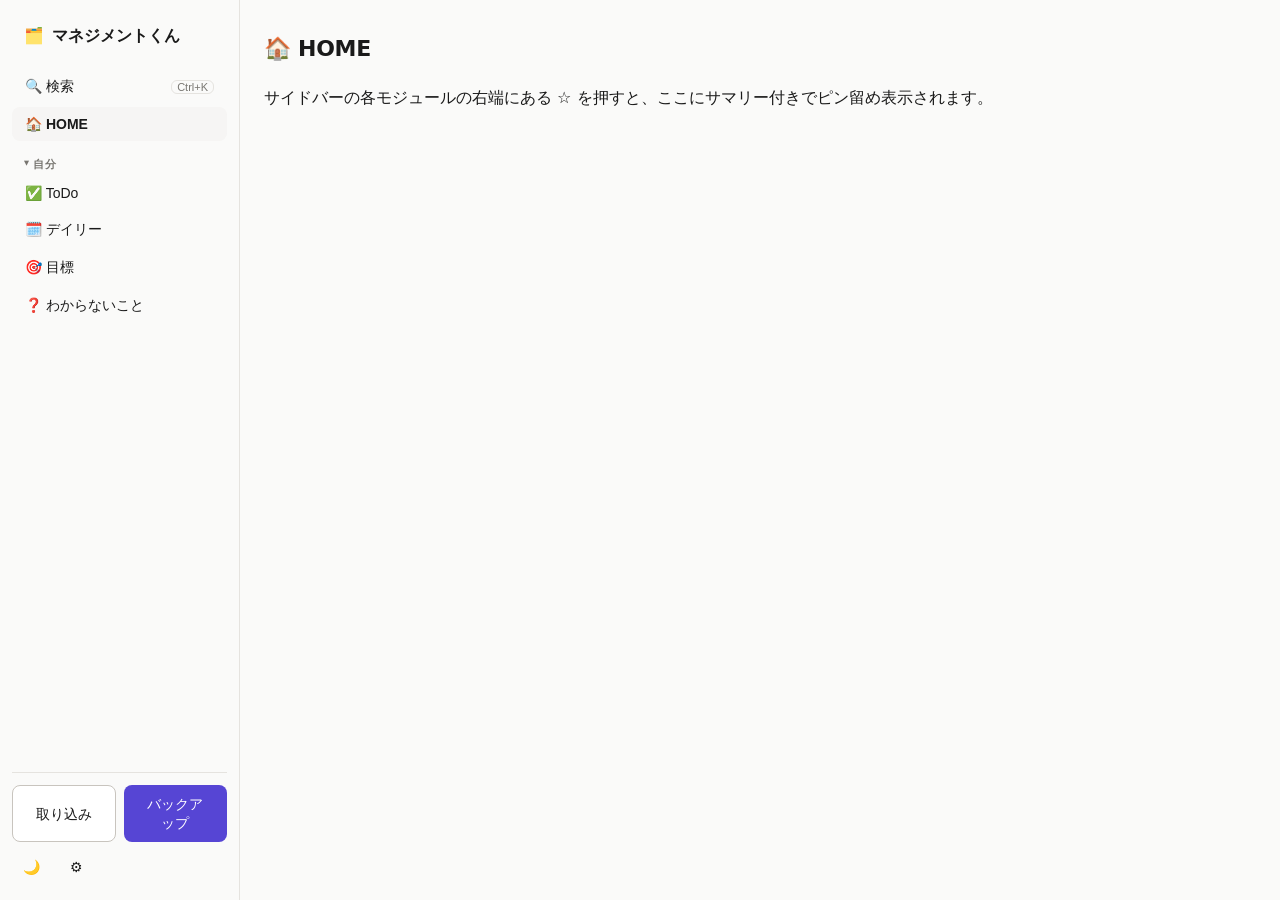
==== commit b74d759d: "fix: code-review 指摘に対応する（#213） PR #217 の /code-review 指摘のうち Medium 4件と境界値の Low を修正する。  - 同じ todo を日を" ====
--- a/member.html
+++ b/member.html
@@ -22,7 +22,7 @@
       <!-- シェルの持ち物（テーマ切替・設定）を1行に。設定はモジュール／マスタではなく
            シェルの操作なので、ナビ末尾ではなくここに常設する（Issue #148）。 -->
       <div class="mk-actions-tools">
-        <button class="btn btn-ghost" id="btn-theme" title="テーマ切替">🌙</button>
+        <button class="btn btn-ghost" id="btn-theme" title="テーマ切替" aria-label="テーマ切替">🌙</button>
         <button class="btn btn-ghost" id="btn-settings" title="設定" aria-label="設定">⚙</button>
       </div>
     </div>
@@ -37,15 +37,15 @@
   </div>
 </div>
 
-<!-- 配布プロファイル（メンバー配布用・個人ツールのみ）。自分ゾーン（todo/goals/questions）だけを積む。
-     チーム系モジュール（skills/workload/wbs）とマスタ管理は zones に載せないためナビにも
+<!-- 配布プロファイル（メンバー配布用・個人ツールのみ）。自分ゾーン（todo/daily/goals/questions）だけを積む。
+     チーム系モジュール（skills/resource/wbs）とマスタ管理は zones に載せないためナビにも
      現れず、画面から到達できない。かつ当該 <script> も読み込まないので、コードもデータ
      （localStorage）も物理的に存在しない ＝ 見た目・実データの両面で分離される（spec §1.5）。 -->
 <script>
 window.MK_CONFIG = {
   profile: "member",
   zones: [
-    { label: "自分", modules: ["todo", "goals", "questions"] },
+    { label: "自分", modules: ["todo", "daily", "goals", "questions"] },
   ],
   // masters を持たないためマスタグループはナビに現れず到達不能（spec §1.5 / §3.6）。
 };
@@ -53,7 +53,7 @@
 
 <!-- 構成マニフェスト（単一ソース）。共有資産（土台）は全プロファイル共通で読み込み、モジュールは
      MK_CONFIG.zones（自分ゾーンのみ）に載る分だけ logic→view を読み込む（Issue #137）。zones に無い
-     チーム系モジュール（skills/workload/wbs 等）の <script> は読み込まれず、コードもデータも物理的に
+     チーム系モジュール（skills/resource/wbs 等）の <script> は読み込まれず、コードもデータも物理的に
      存在しない（spec §1.5）。 -->
 <script src="shared/manifest.js"></script>
 </body>
--- a/shared/design.css
+++ b/shared/design.css
@@ -22,6 +22,7 @@
   --color-surface: #f6f5f4;
   --color-surface-soft: #fafaf9;
   --color-hairline: #e5e3df;
+  --color-hairline-soft: #ede9e4;
   --color-hairline-strong: #c8c4be;
 
   /* Text */
@@ -36,6 +37,14 @@
   --color-success: #1aae39;
   --color-warning: #dd5b00;
   --color-error: #e03131;
+
+  /* Chart series（カテゴリ配色。グラフの系列色。ダークは [data-theme] で明色へ差し替え） */
+  --chart-1: #5645d4;
+  --chart-2: #1aae39;
+  --chart-3: #dd5b00;
+  --chart-4: #2f7ed8;
+  --chart-5: #c026d3;
+  --chart-6: #0d9488;
 
   /* Rounded */
   --rounded-sm: 6px;
@@ -104,6 +113,26 @@
 }
 .mk-nav-item:hover { background: var(--color-surface); }
 .mk-nav-item.active { background: var(--color-surface); font-weight: 600; }
+/* モジュール項目: ラベル（遷移）＋右端☆（ピン留めトグル）。ラベルを伸ばし☆を右端に固定（Issue #169）。
+   ☆はレイアウトを動かさないよう常に幅を確保し、未ピンは既定で隠す（行 hover / 行内フォーカス時のみ表示）。 */
+.mk-nav-item-wrap { position: relative; display: flex; align-items: center; }
+.mk-nav-item-wrap .mk-nav-item { flex: 1; min-width: 0; }
+/* 隠すのに visibility:hidden ではなく opacity+pointer-events を使う。visibility:hidden はフォーカス不能で、
+   キーボードでアンピンした直後の again.focus()（shell-nav）が no-op になりフォーカスが外れるため。
+   opacity:0 の要素は tab / プログラムフォーカスを受けられ、focus-within で即可視化される（#169 レビュー対応）。 */
+.mk-nav-pin {
+  flex-shrink: 0; margin-left: 2px; padding: 2px 6px; background: transparent; border: none;
+  font-size: 14px; line-height: 1; color: var(--color-muted); cursor: pointer;
+  border-radius: var(--rounded-sm); opacity: 0; pointer-events: none;
+  transition: opacity .12s;
+}
+/* 行 hover に加え、行内のどこか（ラベル or ☆）にフォーカスが来たら ☆ を出す（ラベルへの Tab でも可視化）。 */
+.mk-nav-item-wrap:hover .mk-nav-pin, .mk-nav-item-wrap:focus-within .mk-nav-pin, .mk-nav-pin.pinned {
+  opacity: 1; pointer-events: auto;
+}
+.mk-nav-pin:hover { color: var(--color-primary); background: var(--color-canvas); }
+.mk-nav-pin.pinned { color: var(--color-primary); }
+.mk-nav-pin:focus-visible { outline: 2px solid var(--color-primary); outline-offset: 1px; }
 /* ゾーン見出し（折りたたみトグル） */
 .mk-nav-group-wrap { margin-top: var(--space-xs); }
 .mk-nav-group {
@@ -120,7 +149,7 @@
 .mk-actions { display: flex; flex-direction: column; gap: var(--space-xs); padding-top: var(--space-sm); border-top: 1px solid var(--color-hairline); }
 .mk-actions-data { display: flex; gap: var(--space-xs); }
 .mk-actions-data .btn { flex: 1 1 0; min-width: 0; }
-/* シェル操作（テーマ切替・設定）の並び。左寄せの小ボタン列（Issue #148） */
+/* シェル操作（テーマ切替・設定）の並び。左寄せの小ボタンを横並び（行）に（Issue #148） */
 .mk-actions-tools { display: flex; gap: var(--space-xs); }
 
 /* コンテンツ側: モバイル用 topbar（デスクトップでは隠す）＋ メイン。 */
@@ -130,8 +159,9 @@
 .mk-sidebar-overlay { display: none; }
 .mk-main { width: 100%; max-width: 1100px; margin: 0 auto; padding: var(--space-xxl) var(--space-xl); }
 
-/* 縦リズム（余白のインライン直書きの代わりに使う。CONVENTIONS §2.1） */
-.mk-stack > * + * { margin-top: var(--space-lg); }
+/* 縦リズム（余白のインライン直書きの代わりに使う。CONVENTIONS §2.1）。
+   ブロック間は一段広め（--space-xl＝24px）にして情報の塊を呼吸させる（Issue #173）。 */
+.mk-stack > * + * { margin-top: var(--space-xl); }
 /* カード内の小見出しは先頭以外に上余白（密着防止） */
 .card > h3 { margin: 0; }
 .card > h3:not(:first-child) { margin-top: var(--space-xl); }
@@ -253,8 +283,15 @@
 
 /* ---- リスト/テーブル汎用 ---- */
 .mk-list { list-style: none; margin: 0; padding: 0; }
-.mk-row { display: flex; align-items: center; gap: var(--space-sm); padding: var(--space-sm) var(--space-md); border-bottom: 1px solid var(--color-hairline); background: var(--color-canvas); }
-.mk-row:hover { background: var(--color-surface-soft); }
+/* 生の .mk-row（カード外で単独使用される場合）は薄い下線で区切る（安全側の既定・Issue #173） */
+.mk-row { display: flex; align-items: center; gap: var(--space-sm); padding: var(--space-sm) var(--space-md); border-bottom: 1px solid var(--color-hairline-soft); background: var(--color-canvas); }
+.mk-row:hover { background: var(--color-surface); }
+/* カード内リスト（ul.mk-list）は全行下線をやめ、極薄ゼブラ＋hover 面で区切る（Issue #173）。
+   罫線に頼らないことで、同じ情報量でも「壁」に見えず呼吸が出る。区切りはゼブラが担い、
+   hover が現在行を面で示す（zebra と hover は同 specificity のため、hover を後に宣言して上書き）。 */
+.mk-list .mk-row { border-bottom: none; }
+.mk-list .mk-row:nth-of-type(even) { background: var(--color-surface-soft); }
+.mk-list .mk-row:hover { background: var(--color-surface); }
 .mk-row .grow { flex: 1; min-width: 0; }
 .mk-row .sub { font-size: 13px; color: var(--color-steel); }
 .mk-muted { color: var(--color-muted); }
@@ -302,7 +339,7 @@
 .mk-home-stats .mk-stat .num { font-size: 26px; }
 .mk-home-empty { padding: var(--space-sm) 0; }
 
-/* 「要対応」帯（Issue #102）。severity 別の色バッジ（既存 .chip-warn / .wl-badge と同パターン） */
+/* 「要対応」帯（Issue #102）。severity 別の色バッジ（既存 .chip-warn と同パターン） */
 .mk-home-attention { display: flex; flex-wrap: wrap; gap: var(--space-xs); margin: var(--space-sm) 0 var(--space-xs); }
 .mk-home-attn {
   display: inline-flex; align-items: center; gap: var(--space-xxs);
@@ -327,43 +364,13 @@
 .mk-home-pin:focus-visible { outline: 2px solid var(--color-primary); outline-offset: 1px; }
 .mk-home-pin-hint { margin: var(--space-sm) 0 var(--space-xs); }
 
-/* ゾーン見出し（折りたたみトグル。ナビの .mk-nav-group と同型） */
-.mk-home-zone-toggle {
-  display: flex; align-items: center; gap: var(--space-xs); width: 100%;
-  margin: var(--space-lg) 0 var(--space-sm); padding: 2px 0;
-  background: transparent; border: none; cursor: pointer;
-  font-size: 15px; font-weight: 600; color: var(--color-steel);
-}
-.mk-home-zone-toggle:focus-visible { outline: 2px solid var(--color-primary); outline-offset: 2px; }
-.mk-home-caret { font-size: 10px; transform: rotate(90deg); transition: transform .15s; }
-.mk-home-zone-toggle.collapsed .mk-home-caret { transform: rotate(0); }
-.mk-home-zone-label { text-align: left; }
-
-/* ピンしていないモジュールの1行チップ */
-.mk-home-chips { display: flex; flex-wrap: wrap; gap: var(--space-xs); }
-.mk-home-chip {
-  display: inline-flex; align-items: center; gap: var(--space-xxs);
-  padding: 5px var(--space-xs) 5px var(--space-sm);
-  background: var(--color-canvas); border: 1px solid var(--color-hairline);
-  border-radius: var(--rounded-full); cursor: pointer; font-size: 13px;
-  transition: border-color .15s; max-width: 100%;
-}
-.mk-home-chip:hover { border-color: var(--color-primary); }
-.mk-home-chip:focus-visible { outline: 2px solid var(--color-primary); outline-offset: 2px; }
-.mk-home-chip-icon { font-size: 14px; flex-shrink: 0; }
-.mk-home-chip-title { font-weight: 500; color: var(--color-ink); white-space: nowrap; flex-shrink: 0; }
-/* 1行説明（何ができるか。Issue #40）。名前より控えめな muted 色で添える。狭幅では
-   タイトル／代表値を折らずに説明だけを省略（…）して1行を保つ（375px でも崩れない）。 */
-.mk-home-chip-desc { color: var(--color-steel); white-space: nowrap; overflow: hidden; text-overflow: ellipsis; min-width: 0; }
-.mk-home-chip-stat { color: var(--color-steel); white-space: nowrap; flex-shrink: 0; }
-.mk-home-chip .mk-home-pin { margin-left: 0; font-size: 14px; }
-
 /* ---- ダークモード（spec §6.2。DESIGN.md 未定義のため本アプリ独自の派生配色）---- */
 [data-theme="dark"] {
   --color-canvas: #1f1f1f;
   --color-surface: #2a2a2a;
   --color-surface-soft: #191919;
   --color-hairline: #383838;
+  --color-hairline-soft: #2c2c2c;
   --color-hairline-strong: #4d4d4d;
   --color-ink: #e8e8e6;
   --color-charcoal: #d6d4cf;
@@ -374,6 +381,13 @@
   --color-primary-rgb: 123, 108, 240;
   --color-primary-pressed: #6857e6;
   --color-link-blue: #69b0ff;
+  /* Chart series（暗背景で沈まないよう明度を上げる） */
+  --chart-1: #7b6cf0;
+  --chart-2: #37c353;
+  --chart-3: #ff7a2e;
+  --chart-4: #5aa9ff;
+  --chart-5: #e05ae8;
+  --chart-6: #2dd4bf;
 }
 [data-theme="dark"] body { background: var(--color-surface-soft); }
 /* ink-deep(#000) を背景に使う箇所はダークだと沈むので明色へ反転 */
@@ -417,8 +431,21 @@
 
 /* ---- wbs: テーブル + ガント ---- */
 .wbs-wrap { display: flex; flex-direction: column; border: 1px solid var(--color-hairline); border-radius: var(--rounded-lg); overflow: hidden; background: var(--color-canvas); }
-.wbs-table { overflow: auto; max-height: 44vh; }
-.wbs-gantt { overflow: auto; max-height: 40vh; border-top: 1px solid var(--color-hairline); }
+/* テーブル/ガントはタブで片方ずつ全幅表示する（Issue #157）。単独表示なので高さを広く取る。 */
+.wbs-table { overflow: auto; max-height: 66vh; }
+/* ガント freeze panes（Issue #165）: 1 スクロール容器＋2×2 grid＋sticky で固定名前列/固定日付ヘッダを実現。 */
+.wbs-gantt { overflow: auto; max-height: 66vh; position: relative; }
+.wbs-gantt-grid { display: grid; grid-template-rows: 34px max-content; width: max-content; }
+.wbs-gantt-corner { position: sticky; top: 0; left: 0; z-index: 4; display: flex; align-items: center; height: 34px; padding: 0 8px; background: var(--color-surface); color: var(--color-slate); font-size: 13px; font-weight: 600; border-right: 1px solid var(--color-hairline); border-bottom: 1px solid var(--color-hairline); }
+.wbs-gantt-head { position: sticky; top: 0; z-index: 3; background: var(--color-surface); border-bottom: 1px solid var(--color-hairline); }
+.wbs-gantt-names { position: sticky; left: 0; z-index: 2; background: var(--color-canvas); border-right: 1px solid var(--color-hairline); }
+.wbs-gantt-head svg, .wbs-gantt-bars svg { display: block; }
+.wbs-gantt-name-row { display: flex; align-items: center; height: 34px; border-bottom: 1px solid var(--color-hairline-soft); }
+/* バーSVGは行間のみ罫線を引き最下端には引かないため、名前列も最終行の下罫線を消して左右を揃える。 */
+.wbs-gantt-name-row:last-child { border-bottom: none; }
+.wbs-gantt-name { display: flex; align-items: center; gap: 4px; width: 100%; padding-right: 8px; overflow: hidden; font-size: 13px; }
+.wbs-gantt-name-text { overflow: hidden; text-overflow: ellipsis; white-space: nowrap; color: var(--color-ink); }
+.wbs-gantt-name-text.summary { color: var(--color-steel); font-weight: 600; }
 .wbs-grid { border-collapse: collapse; font-size: 13px; width: 100%; min-width: 780px; }
 .wbs-grid th, .wbs-grid td { border-bottom: 1px solid var(--color-hairline); padding: 0 8px; height: 34px; white-space: nowrap; }
 .wbs-grid td:nth-child(2), .wbs-grid th:nth-child(2) { width: 99%; } /* タスク名列が余白を吸収 */
@@ -429,7 +456,13 @@
 .wbs-name { display: flex; align-items: center; gap: 4px; width: 100%; }
 .wbs-name input.cell { flex: 1; min-width: 120px; width: auto; }
 .wbs-toggle { width: 16px; flex: 0 0 16px; cursor: pointer; color: var(--color-steel); text-align: center; }
+.wbs-ops { white-space: nowrap; text-align: right; }
 .wbs-ops button { padding: 2px 6px; font-size: 14px; line-height: 1.2; }
+/* 各行常時表示の移動・インデントボタン（Issue #156）。行 hover / フォーカスで前面化。 */
+.wbs-move { display: inline-flex; gap: 1px; margin-right: 4px; opacity: .45; transition: opacity .12s; }
+.wbs-grid tr:hover .wbs-move, .wbs-grid tr:focus-within .wbs-move { opacity: 1; }
+.wbs-move button { padding: 2px 5px; font-size: 13px; line-height: 1.2; color: var(--color-steel); }
+.wbs-grid tr:focus { outline: 2px solid var(--color-primary); outline-offset: -2px; }
 .wbs-ops-menu { position: fixed; z-index: 600; background: var(--color-canvas); border: 1px solid var(--color-hairline); border-radius: var(--rounded-md); box-shadow: rgba(15,15,15,.16) 0 8px 24px -6px; padding: 4px; min-width: 156px; }
 .wbs-ops-item { display: block; width: 100%; text-align: left; background: transparent; border: none; color: var(--color-ink); font-family: inherit; font-size: 13px; padding: 7px 10px; border-radius: var(--rounded-sm); cursor: pointer; }
 .wbs-ops-item:hover { background: var(--color-surface); }
@@ -437,7 +470,6 @@
 .wbs-num { color: var(--color-steel); font-variant-numeric: tabular-nums; }
 .wbs-dep-chip { display: inline-block; font-size: 11px; padding: 0 5px; border-radius: var(--rounded-sm); background: var(--tint-sky); color: var(--color-charcoal); cursor: pointer; margin-right: 3px; }
 [data-theme="dark"] .wbs-dep-chip { background: #1f3147; color: #bcd6f5; }
-.wbs-gantt-head { height: 34px; }
 
 /* ---- skills: マトリクス / ヒートマップ ---- */
 .mk-matrix-wrap { overflow: auto; max-height: 64vh; border: 1px solid var(--color-hairline); border-radius: var(--rounded-lg); background: var(--color-canvas); }
@@ -466,23 +498,17 @@
 .gap-ok { color: var(--color-success); }
 .gap-short { color: var(--color-error); }
 .mk-barline { margin: 8px 0; }
-
-/* ---- workload: 負荷 ---- */
-.wl-member { padding: var(--space-md) 0; border-bottom: 1px solid var(--color-hairline); }
-.wl-member:last-child { border-bottom: none; }
-.wl-head { display: flex; align-items: center; gap: var(--space-sm); flex-wrap: wrap; }
-.wl-dot { width: 12px; height: 12px; border-radius: var(--rounded-full); flex: 0 0 12px; }
-.wl-name { font-weight: 600; }
-.wl-strip { display: flex; gap: 1px; margin-top: 6px; }
-.wl-week { flex: 0 0 16px; height: 22px; border-radius: 2px; background: var(--color-surface); }
-.wl-week.today { outline: 2px solid var(--color-primary); outline-offset: -1px; }
-.wl-badge { font-size: 12px; font-weight: 600; padding: 2px 9px; border-radius: var(--rounded-full); }
-.wl-over { background: var(--color-error); color: var(--color-on-primary); }
-.wl-under { background: var(--color-warning); color: var(--color-on-primary); }
-.wl-ok { background: var(--color-success); color: var(--color-on-primary); }
-.wl-peak { font-size: 12px; color: var(--color-steel); }
-.wl-peak.hot { color: var(--color-error); font-weight: 600; }
-.wl-name.today { text-decoration: underline; text-decoration-color: var(--color-primary); text-underline-offset: 3px; }
+/* ---- skills: レーダーチャート（#79）---- */
+.mk-radar-picker { display: flex; flex-wrap: wrap; gap: var(--space-xs); margin-bottom: var(--space-sm); }
+.mk-chip-toggle { display: inline-flex; align-items: center; gap: 6px; font-size: 13px; padding: 5px 10px; border-radius: var(--rounded-full); border: 1px solid var(--color-hairline-strong); background: var(--color-canvas); color: var(--color-steel); cursor: pointer; }
+.mk-chip-toggle.is-on { color: var(--color-ink); font-weight: 600; border-color: var(--color-primary); background: var(--color-surface); }
+.mk-chip-toggle .mk-radar-dot { opacity: .3; }
+.mk-chip-toggle.is-on .mk-radar-dot { opacity: 1; }
+.mk-radar-dot { display: inline-block; width: 10px; height: 10px; border-radius: 50%; background: var(--color-muted); flex: 0 0 auto; }
+.mk-radar-wrap { max-width: 480px; margin: 0 auto; }
+.mk-radar-legend { display: flex; flex-wrap: wrap; gap: var(--space-md); justify-content: center; margin-top: var(--space-sm); }
+.mk-radar-legend-item { display: inline-flex; align-items: center; gap: 6px; font-size: 13px; color: var(--color-ink); }
+.mk-radar-note { text-align: center; color: var(--color-steel); font-size: 13px; margin-top: var(--space-sm); }
 
 /* ---- resource: 月次の供給とキャパ（Issue #52）---- */
 .mk-month-list { display: flex; flex-direction: column; }
